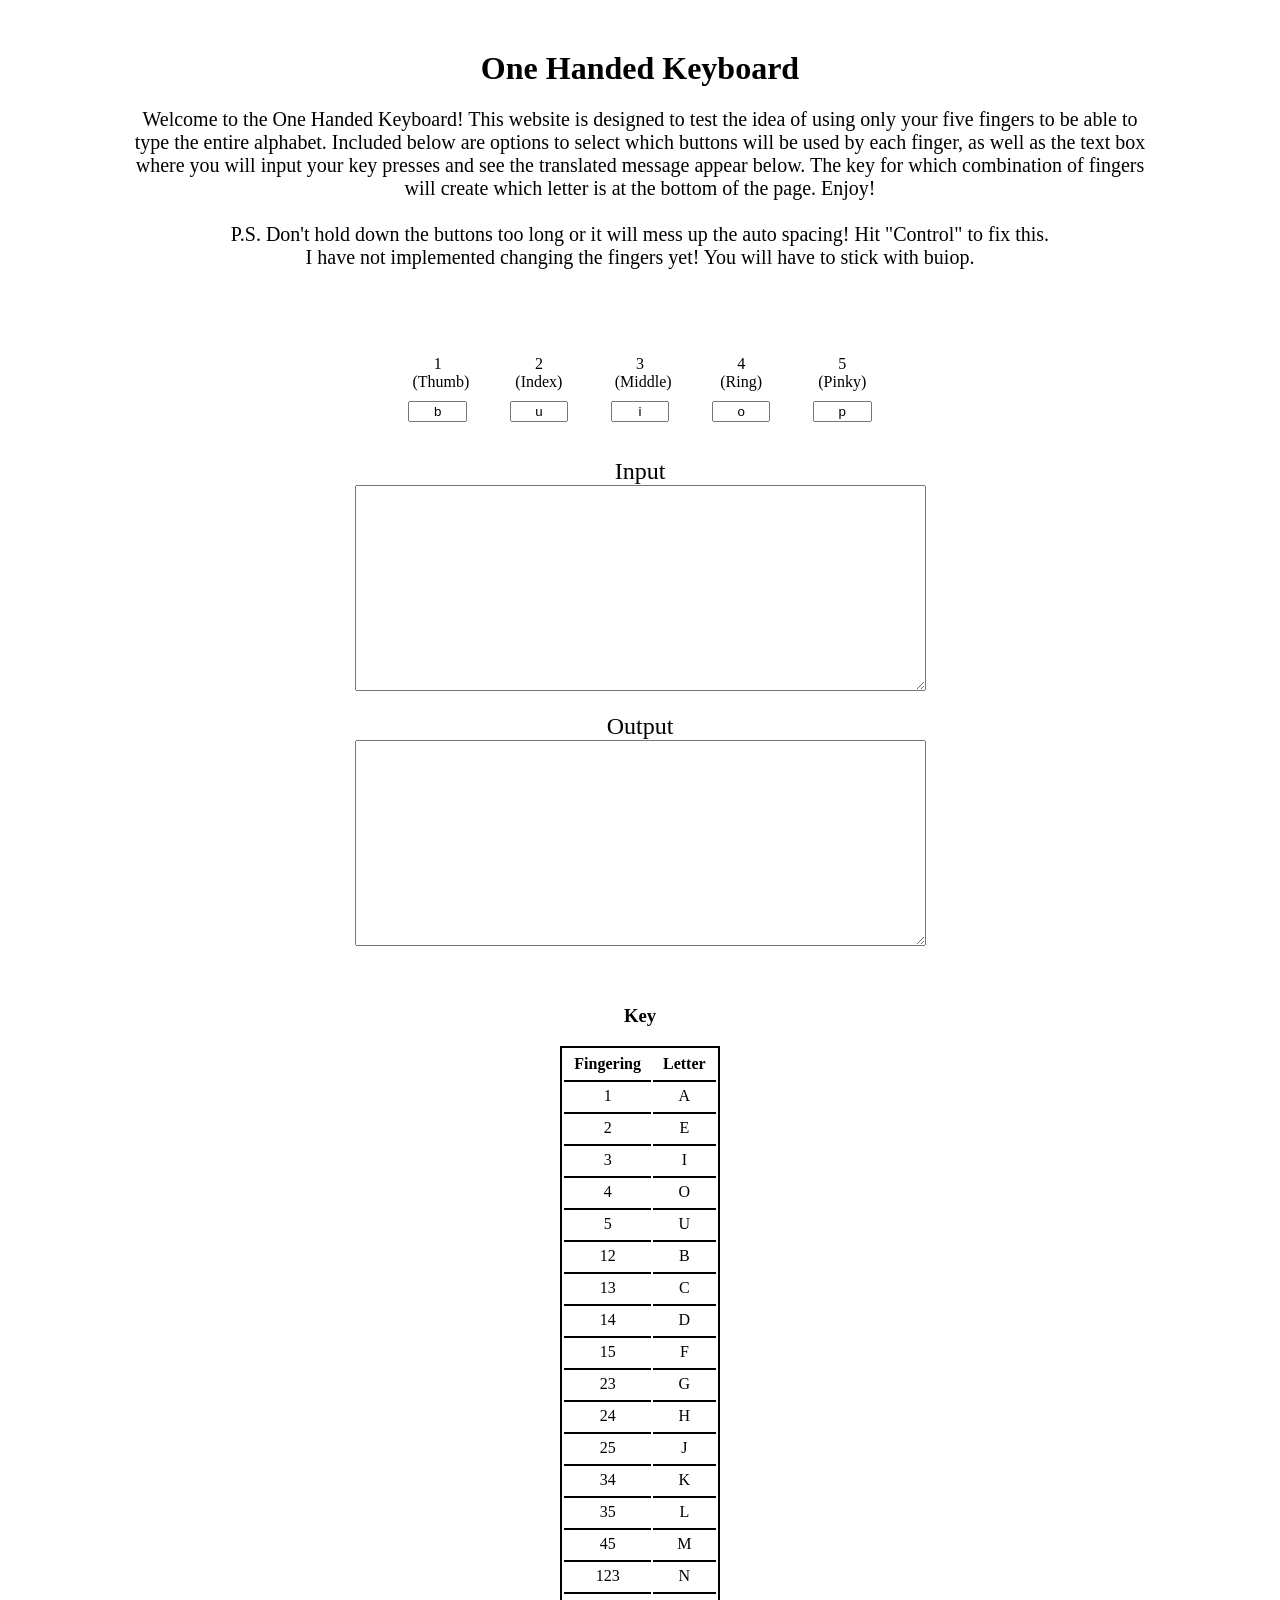
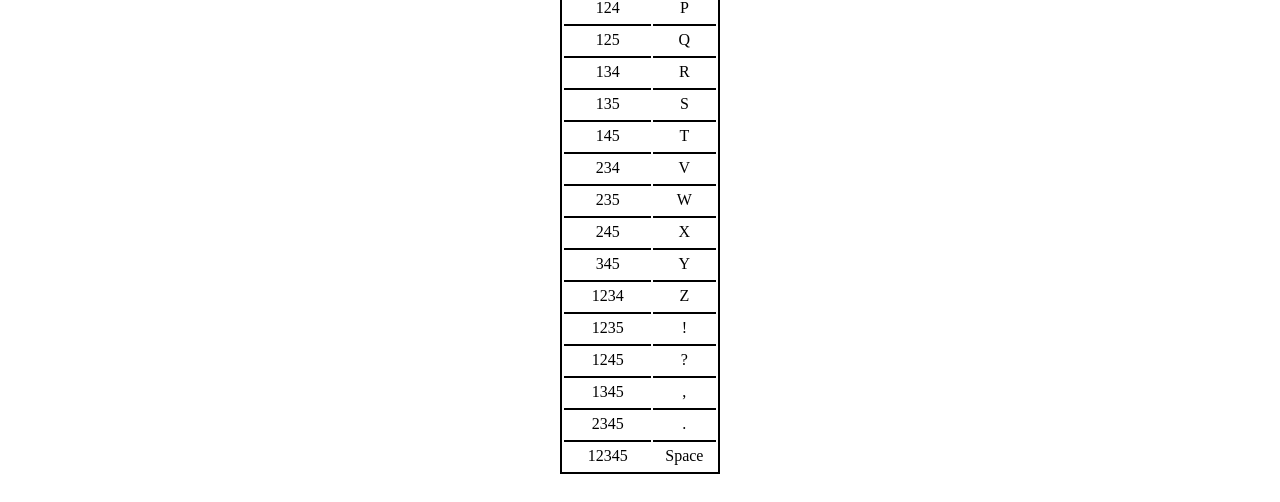
==== index.html @ 9ec836aa "First Commit Uploading my files to Github" ====
<!DOCTYPE html>
<html lang="en">
<head>
    <meta charset="UTF-8">
    <meta http-equiv="X-UA-Compatible" content="IE=edge">
    <meta name="viewport" content="width=device-width, initial-scale=1.0">
    <title>One Handed Keyboard</title>
    <link rel="stylesheet" href="styles/main.css">
</head>
<body>
    <h1>One Handed Keyboard</h1>
    <p class="text">
        Welcome to the One Handed Keyboard! This website is designed to test the idea of using only your five fingers
        to be able to type the entire alphabet. Included below are options to select which buttons will be used by each finger,
        as well as the text box where you will input your key presses and see the translated message appear below. The key for
        which combination of fingers will create which letter is at the bottom of the page. Enjoy!
        <br><br>
        P.S. Don't hold down the buttons too long or it will mess up the auto spacing! Hit "Control" to fix this. <br>
        I have not implemented changing the fingers yet! You will have to stick with buiop.
    </p>

    <br><br>

    <div id="fingering">
        <label for="finger-1">1<br>(Thumb)</label>
        <input type="text" id="finger-1" value="b">
        
        <label for="finger-2">2<br>(Index)</label>
        <input type="text" id="finger-2" value="u">
        
        <label for="finger-3">3<br>(Middle)</label>
        <input type="text" id="finger-3" value="i">
        
        <label for="finger-4">4<br>(Ring)</label>
        <input type="text" id="finger-4" value="o">
        
        <label for="finger-5">5<br>(Pinky)</label>
        <input type="text" id="finger-5" value="p">
    </div>

    <br>
    <br>


    <label class="label-font" for="ohk-input">Input</label>
    <br>

    <textarea name="ohk-input" id="input" cols="50" rows="10"></textarea>
    <br>
    <br>

    <label class="label-font" for="ohk-output">Output</label>
    <br>

    <textarea name="oohk-output" id="output" cols="50" rows="10"></textarea>
    <br>
    <br>
    <br>

    <h3>Key</h3>
    <table class="center">
        <tr>
            <th id="col1">Fingering</th>
            <th id="col2">Letter</th>
        </tr>
        <tr>
            <td>1</td>
            <td>A</td>
        </tr>
        <tr>
            <td>2</td>
            <td>E</td>
        </tr>
        <tr>
            <td>3</td>
            <td>I</td>
        </tr>
        <tr>
            <td>4</td>
            <td>O</td>
        </tr>
        <tr>
            <td>5</td>
            <td>U</td>
        </tr>
        <tr>
            <td>12</td>
            <td>B</td>
        </tr>
        <tr>
            <td>13</td>
            <td>C</td>
        </tr>
        <tr>
            <td>14</td>
            <td>D</td>
        </tr>
        <tr>
            <td>15</td>
            <td>F</td>
        </tr>
        <tr>
            <td>23</td>
            <td>G</td>
        </tr>
        <tr>
            <td>24</td>
            <td>H</td>
        </tr>
        <tr>
            <td>25</td>
            <td>J</td>
        </tr>
        <tr>
            <td>34</td>
            <td>K</td>
        </tr>
        <tr>
            <td>35</td>
            <td>L</td>
        </tr>
        <tr>
            <td>45</td>
            <td>M</td>
        </tr>
        <tr>
            <td>123</td>
            <td>N</td>
        </tr>
        <tr>
            <td>124</td>
            <td>P</td>
        </tr>
        <tr>
            <td>125</td>
            <td>Q</td>
        </tr>
        <tr>
            <td>134</td>
            <td>R</td>
        </tr>
        <tr>
            <td>135</td>
            <td>S</td>
        </tr>
        <tr>
            <td>145</td>
            <td>T</td>
        </tr>
        <tr>
            <td>234</td>
            <td>V</td>
        </tr>
        <tr>
            <td>235</td>
            <td>W</td>
        </tr>
        <tr>
            <td>245</td>
            <td>X</td>
        </tr>
        <tr>
            <td>345</td>
            <td>Y</td>
        </tr>
        <tr>
            <td>1234</td>
            <td>Z</td>
        </tr>
        <tr>
            <td>1235</td>
            <td>!</td>
        </tr>
        <tr>
            <td>1245</td>
            <td>?</td>
        </tr>
        <tr>
            <td>1345</td>
            <td>,</td>
        </tr>
        <tr>
            <td>2345</td>
            <td>.</td>
        </tr>
        <tr>
            <td>12345</td>
            <td>Space</td>
        </tr>
    </table>
    



    <script src="./scripts/main.js"></script>
</body>
</html>
---- styles/main.css ----
body {
    text-align: center;
}

.label-font {
    font-size: 24px;
}

#input, #output {
    font-size: 18px;
}

table, td {
    margin-left: auto;
    margin-right: auto;
    border-top: 2px solid black;
}

table {
    border: 2px solid black;
}

td, th {
    padding: 5px 10px;
}

.text {
    font-size: 20px;
    margin: 10px 10% 50px 10%;
}

h1 {
    margin-top: 50px;
}

#fingering {
    text-align: center;
    display: grid;
    grid-template-columns: 1fr 1fr 1fr 1fr 1fr;
    margin: auto 30% auto 30%;
}

#fingering label {
    text-align: inherit;
    grid-row: 1/2;
    width: 50%;
    padding-bottom: 10px;
    margin-left: auto;
    margin-right: auto;
}
#fingering input {
    text-align: inherit;
    grid-row: 2/3;
    width: 50%;
    margin-left: auto;
    margin-right: auto;
}
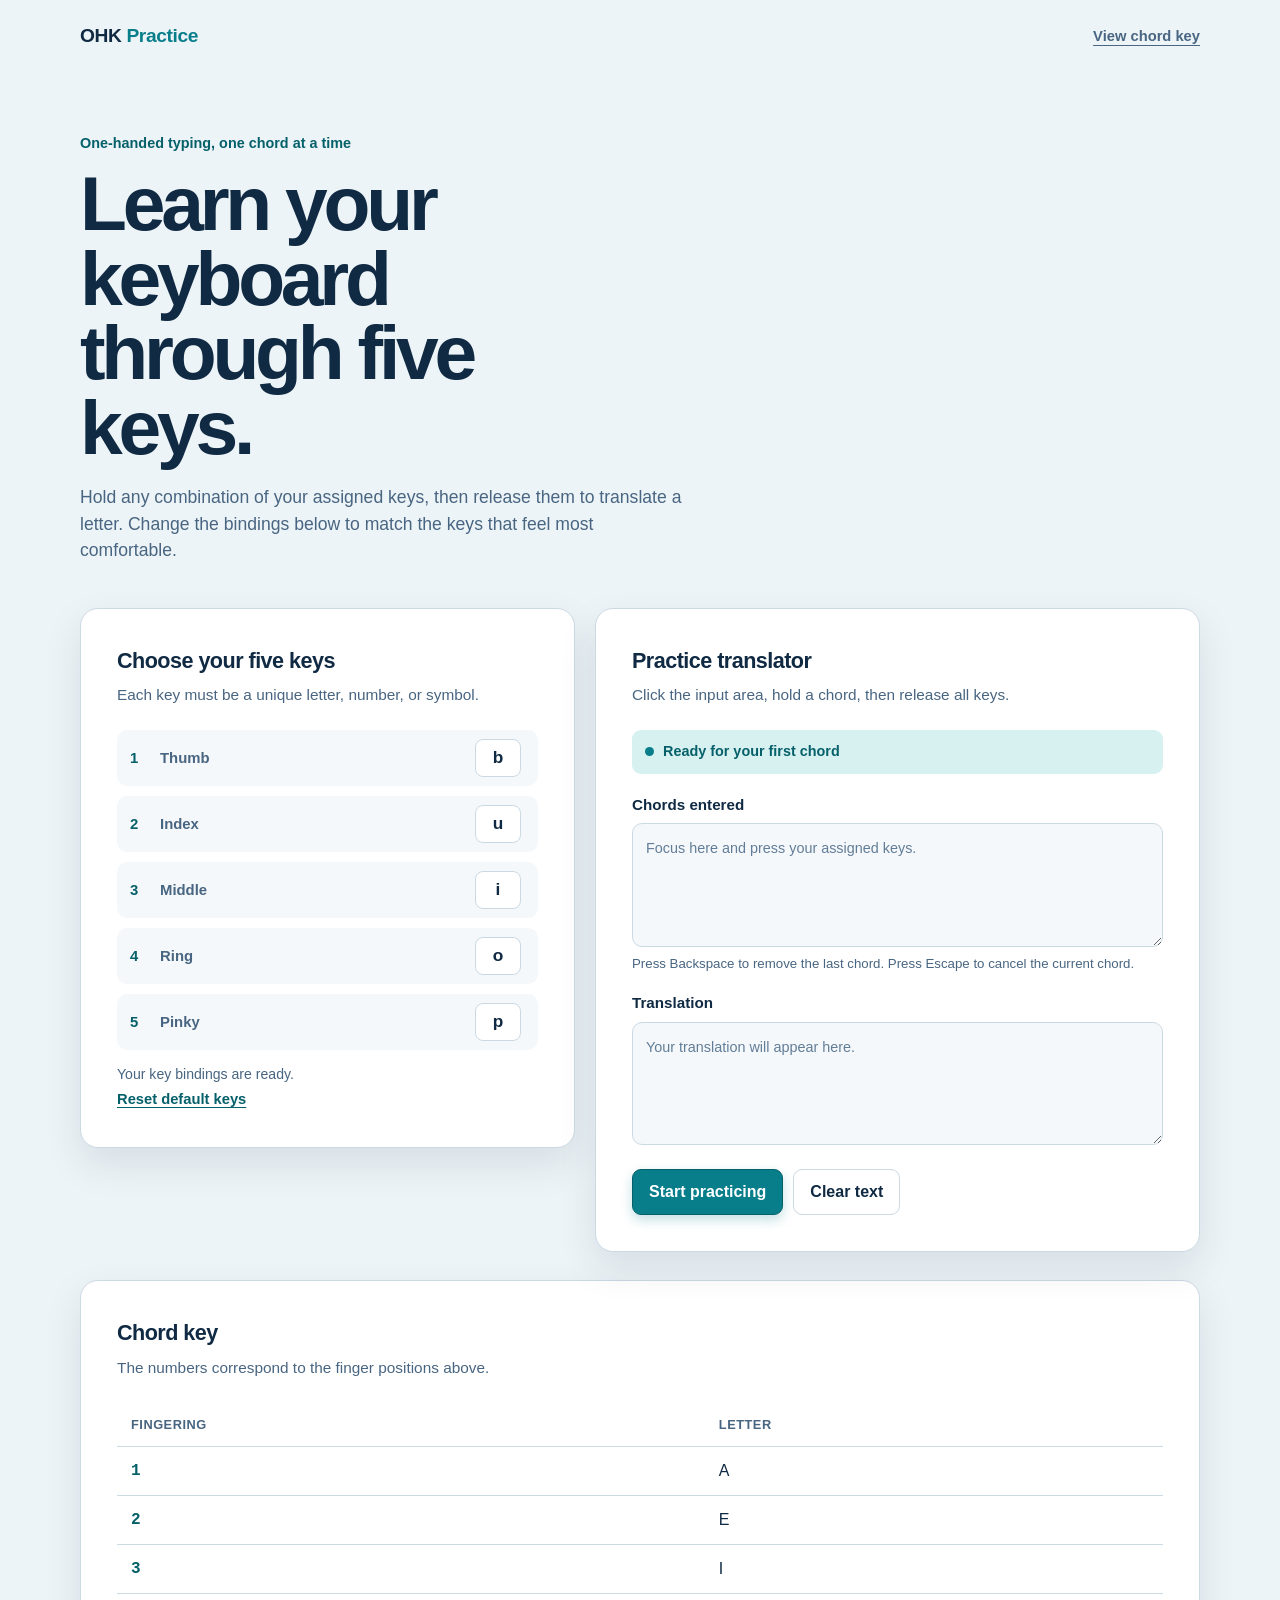
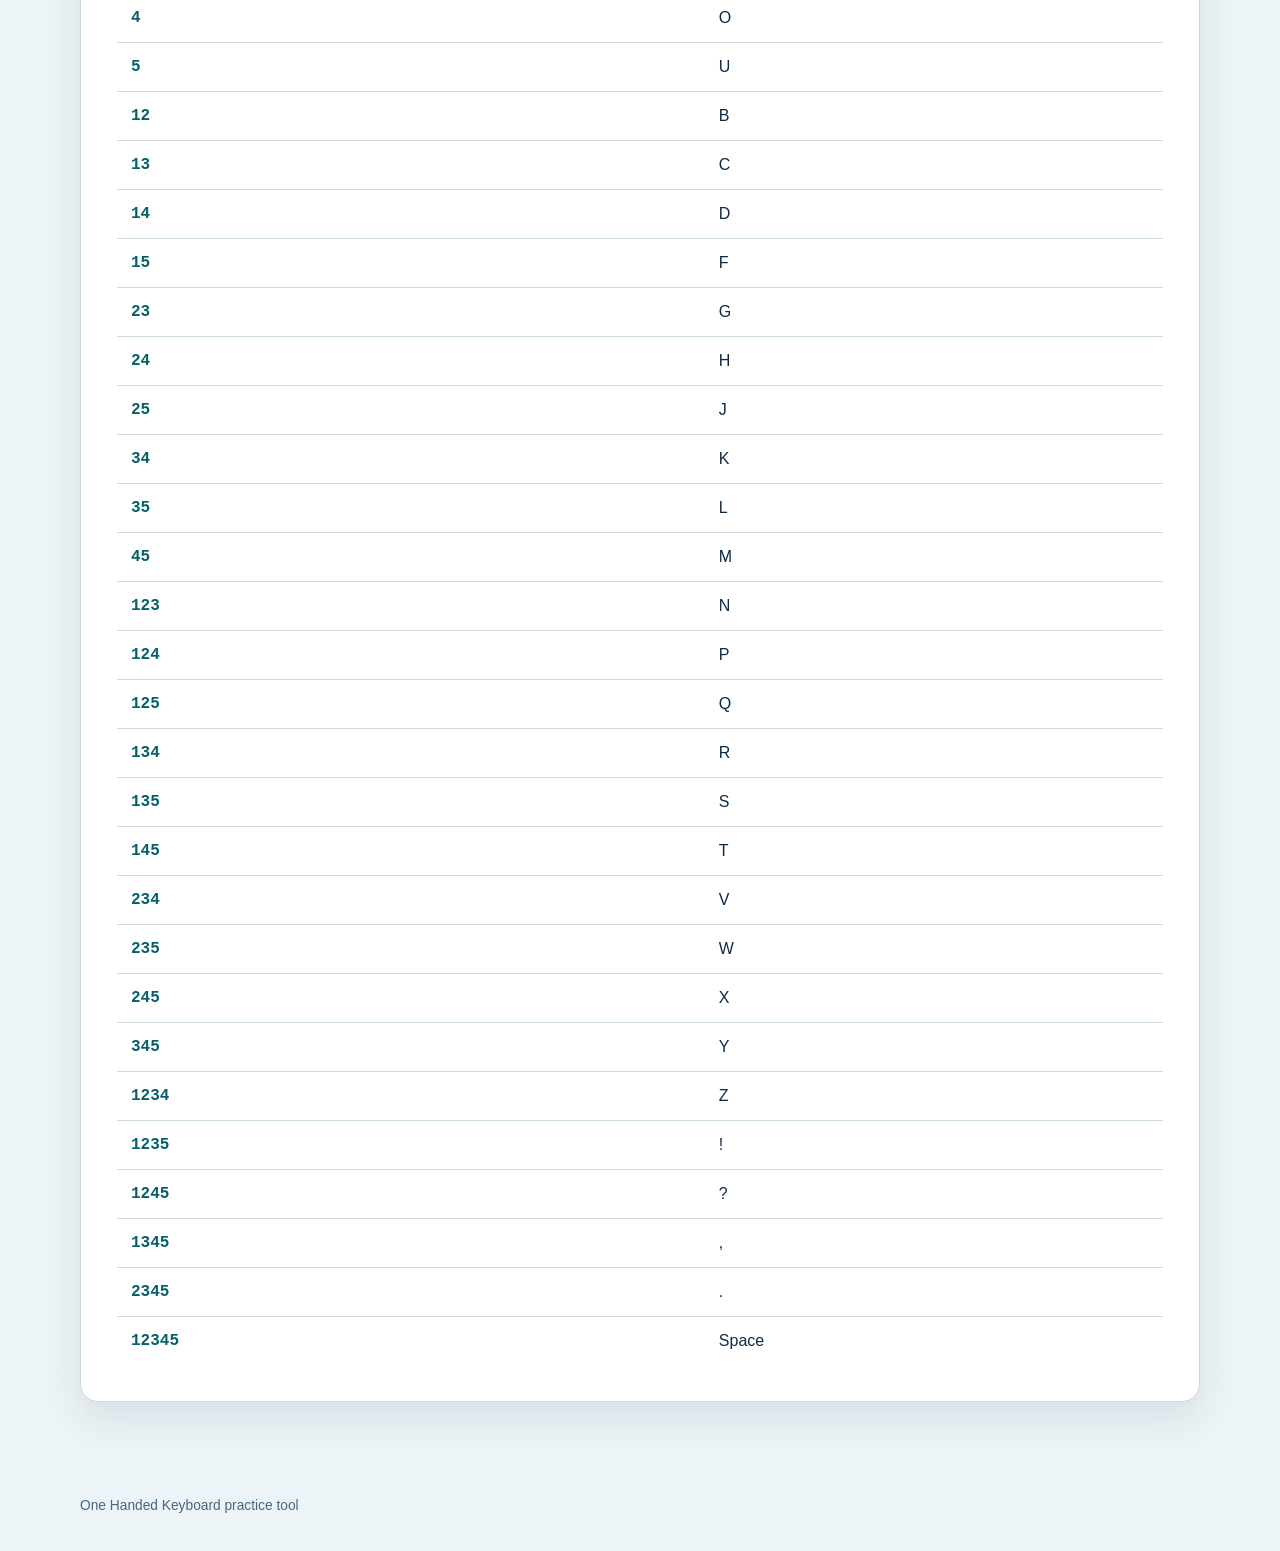
==== commit c2736f23: "Improve one-handed keyboard experience Co-authored-by: Copilot App <223556219+Copilot@users.noreply." ====
--- a/index.html
+++ b/index.html
@@ -2,196 +2,125 @@
 <html lang="en">
 <head>
     <meta charset="UTF-8">
-    <meta http-equiv="X-UA-Compatible" content="IE=edge">
     <meta name="viewport" content="width=device-width, initial-scale=1.0">
+    <meta name="description" content="A practice tool for a five-finger one-handed keyboard.">
     <title>One Handed Keyboard</title>
     <link rel="stylesheet" href="styles/main.css">
 </head>
 <body>
-    <h1>One Handed Keyboard</h1>
-    <p class="text">
-        Welcome to the One Handed Keyboard! This website is designed to test the idea of using only your five fingers
-        to be able to type the entire alphabet. Included below are options to select which buttons will be used by each finger,
-        as well as the text box where you will input your key presses and see the translated message appear below. The key for
-        which combination of fingers will create which letter is at the bottom of the page. Enjoy!
-        <br><br>
-        P.S. Don't hold down the buttons too long or it will mess up the auto spacing! Hit "Control" to fix this. <br>
-        I have not implemented changing the fingers yet! You will have to stick with buiop.
-    </p>
+    <!--
+    THESIS: Make five-key chord typing feel calm, visible, and dependable rather than mysterious.
+    OWN-WORLD: An ink-blue workspace with paper-white fields, teal signals, and softly squared controls.
+    STORY: Configure five comfortable keys, focus the practice area, hold a chord, and read its translation.
+    FIRST VIEWPORT: A compact introduction leads directly into the key setup and live translator on a two-column desktop layout.
+    FORM: An accessibility-first practice console with plain-language guidance and live feedback.
+    -->
+    <header class="site-header">
+        <a class="brand" href="#translator">OHK <span>Practice</span></a>
+        <a class="header-link" href="#key">View chord key</a>
+    </header>
 
-    <br><br>
+    <main>
+        <section class="intro" aria-labelledby="page-title">
+            <p class="intro-mark">One-handed typing, one chord at a time</p>
+            <h1 id="page-title">Learn your keyboard through five keys.</h1>
+            <p class="intro-copy">
+                Hold any combination of your assigned keys, then release them to translate a letter.
+                Change the bindings below to match the keys that feel most comfortable.
+            </p>
+        </section>
 
-    <div id="fingering">
-        <label for="finger-1">1<br>(Thumb)</label>
-        <input type="text" id="finger-1" value="b">
-        
-        <label for="finger-2">2<br>(Index)</label>
-        <input type="text" id="finger-2" value="u">
-        
-        <label for="finger-3">3<br>(Middle)</label>
-        <input type="text" id="finger-3" value="i">
-        
-        <label for="finger-4">4<br>(Ring)</label>
-        <input type="text" id="finger-4" value="o">
-        
-        <label for="finger-5">5<br>(Pinky)</label>
-        <input type="text" id="finger-5" value="p">
-    </div>
+        <section class="workspace" aria-label="One Handed Keyboard practice workspace">
+            <section class="setup-panel" aria-labelledby="setup-title">
+                <div class="section-heading">
+                    <h2 id="setup-title">Choose your five keys</h2>
+                    <p>Each key must be a unique letter, number, or symbol.</p>
+                </div>
 
-    <br>
-    <br>
+                <div class="bindings" id="bindings">
+                    <label class="binding" for="finger-1">
+                        <span class="finger-number">1</span>
+                        <span>Thumb</span>
+                        <input type="text" id="finger-1" value="b" maxlength="1" autocomplete="off" spellcheck="false">
+                    </label>
+                    <label class="binding" for="finger-2">
+                        <span class="finger-number">2</span>
+                        <span>Index</span>
+                        <input type="text" id="finger-2" value="u" maxlength="1" autocomplete="off" spellcheck="false">
+                    </label>
+                    <label class="binding" for="finger-3">
+                        <span class="finger-number">3</span>
+                        <span>Middle</span>
+                        <input type="text" id="finger-3" value="i" maxlength="1" autocomplete="off" spellcheck="false">
+                    </label>
+                    <label class="binding" for="finger-4">
+                        <span class="finger-number">4</span>
+                        <span>Ring</span>
+                        <input type="text" id="finger-4" value="o" maxlength="1" autocomplete="off" spellcheck="false">
+                    </label>
+                    <label class="binding" for="finger-5">
+                        <span class="finger-number">5</span>
+                        <span>Pinky</span>
+                        <input type="text" id="finger-5" value="p" maxlength="1" autocomplete="off" spellcheck="false">
+                    </label>
+                </div>
 
+                <p class="validation-message" id="binding-message" role="status" aria-live="polite"></p>
+                <button class="text-button" type="button" id="reset-bindings">Reset default keys</button>
+            </section>
 
-    <label class="label-font" for="ohk-input">Input</label>
-    <br>
+            <section class="translator-panel" id="translator" aria-labelledby="translator-title">
+                <div class="section-heading">
+                    <h2 id="translator-title">Practice translator</h2>
+                    <p>Click the input area, hold a chord, then release all keys.</p>
+                </div>
 
-    <textarea name="ohk-input" id="input" cols="50" rows="10"></textarea>
-    <br>
-    <br>
+                <div class="capture-status" id="capture-status" aria-live="polite">
+                    <span class="status-dot" aria-hidden="true"></span>
+                    <span id="status-text">Ready for your first chord</span>
+                </div>
 
-    <label class="label-font" for="ohk-output">Output</label>
-    <br>
+                <div class="field-group">
+                    <label for="input">Chords entered</label>
+                    <textarea id="input" rows="4" readonly aria-describedby="capture-help" placeholder="Focus here and press your assigned keys."></textarea>
+                    <p class="field-help" id="capture-help">Press Backspace to remove the last chord. Press Escape to cancel the current chord.</p>
+                </div>
 
-    <textarea name="oohk-output" id="output" cols="50" rows="10"></textarea>
-    <br>
-    <br>
-    <br>
+                <div class="field-group">
+                    <label for="output">Translation</label>
+                    <textarea id="output" rows="4" readonly placeholder="Your translation will appear here."></textarea>
+                </div>
 
-    <h3>Key</h3>
-    <table class="center">
-        <tr>
-            <th id="col1">Fingering</th>
-            <th id="col2">Letter</th>
-        </tr>
-        <tr>
-            <td>1</td>
-            <td>A</td>
-        </tr>
-        <tr>
-            <td>2</td>
-            <td>E</td>
-        </tr>
-        <tr>
-            <td>3</td>
-            <td>I</td>
-        </tr>
-        <tr>
-            <td>4</td>
-            <td>O</td>
-        </tr>
-        <tr>
-            <td>5</td>
-            <td>U</td>
-        </tr>
-        <tr>
-            <td>12</td>
-            <td>B</td>
-        </tr>
-        <tr>
-            <td>13</td>
-            <td>C</td>
-        </tr>
-        <tr>
-            <td>14</td>
-            <td>D</td>
-        </tr>
-        <tr>
-            <td>15</td>
-            <td>F</td>
-        </tr>
-        <tr>
-            <td>23</td>
-            <td>G</td>
-        </tr>
-        <tr>
-            <td>24</td>
-            <td>H</td>
-        </tr>
-        <tr>
-            <td>25</td>
-            <td>J</td>
-        </tr>
-        <tr>
-            <td>34</td>
-            <td>K</td>
-        </tr>
-        <tr>
-            <td>35</td>
-            <td>L</td>
-        </tr>
-        <tr>
-            <td>45</td>
-            <td>M</td>
-        </tr>
-        <tr>
-            <td>123</td>
-            <td>N</td>
-        </tr>
-        <tr>
-            <td>124</td>
-            <td>P</td>
-        </tr>
-        <tr>
-            <td>125</td>
-            <td>Q</td>
-        </tr>
-        <tr>
-            <td>134</td>
-            <td>R</td>
-        </tr>
-        <tr>
-            <td>135</td>
-            <td>S</td>
-        </tr>
-        <tr>
-            <td>145</td>
-            <td>T</td>
-        </tr>
-        <tr>
-            <td>234</td>
-            <td>V</td>
-        </tr>
-        <tr>
-            <td>235</td>
-            <td>W</td>
-        </tr>
-        <tr>
-            <td>245</td>
-            <td>X</td>
-        </tr>
-        <tr>
-            <td>345</td>
-            <td>Y</td>
-        </tr>
-        <tr>
-            <td>1234</td>
-            <td>Z</td>
-        </tr>
-        <tr>
-            <td>1235</td>
-            <td>!</td>
-        </tr>
-        <tr>
-            <td>1245</td>
-            <td>?</td>
-        </tr>
-        <tr>
-            <td>1345</td>
-            <td>,</td>
-        </tr>
-        <tr>
-            <td>2345</td>
-            <td>.</td>
-        </tr>
-        <tr>
-            <td>12345</td>
-            <td>Space</td>
-        </tr>
-    </table>
-    
+                <div class="action-row">
+                    <button class="primary-button" type="button" id="focus-capture">Start practicing</button>
+                    <button class="secondary-button" type="button" id="clear-output">Clear text</button>
+                </div>
+            </section>
+        </section>
 
+        <section class="key-section" id="key" aria-labelledby="key-title">
+            <div class="section-heading">
+                <h2 id="key-title">Chord key</h2>
+                <p>The numbers correspond to the finger positions above.</p>
+            </div>
+            <div class="table-wrap">
+                <table>
+                    <thead>
+                        <tr>
+                            <th scope="col">Fingering</th>
+                            <th scope="col">Letter</th>
+                        </tr>
+                    </thead>
+                    <tbody id="key-table-body"></tbody>
+                </table>
+            </div>
+        </section>
+    </main>
 
+    <footer>
+        <p>One Handed Keyboard practice tool</p>
+    </footer>
 
-    <script src="./scripts/main.js"></script>
+    <script src="scripts/main.js"></script>
 </body>
 </html>
--- a/styles/main.css
+++ b/styles/main.css
@@ -1,57 +1,426 @@
+:root {
+    --ink: #102a43;
+    --ink-soft: #486581;
+    --canvas: #edf4f7;
+    --surface: #ffffff;
+    --surface-muted: #f5f8fa;
+    --line: #cbd9e3;
+    --teal: #087e8b;
+    --teal-dark: #05606a;
+    --teal-pale: #d7f0f0;
+    --danger: #b42318;
+    --shadow: 0 16px 38px rgba(16, 42, 67, 0.1);
+}
+
+* {
+    box-sizing: border-box;
+}
+
+html {
+    scroll-behavior: smooth;
+}
+
 body {
+    min-width: 320px;
+    margin: 0;
+    color: var(--ink);
+    background: var(--canvas);
+    font-family: "Segoe UI", "Helvetica Neue", Arial, sans-serif;
+    line-height: 1.5;
+}
+
+button,
+input,
+textarea {
+    font: inherit;
+}
+
+button,
+a,
+input,
+textarea {
+    -webkit-tap-highlight-color: transparent;
+}
+
+:focus-visible {
+    outline: 3px solid #f6a609;
+    outline-offset: 3px;
+}
+
+.site-header {
+    display: flex;
+    align-items: center;
+    justify-content: space-between;
+    width: min(1120px, calc(100% - 40px));
+    margin: 0 auto;
+    padding: 22px 0;
+}
+
+.brand {
+    color: var(--ink);
+    font-size: 1.2rem;
+    font-weight: 800;
+    letter-spacing: -0.02em;
+    text-decoration: none;
+}
+
+.brand span {
+    color: var(--teal);
+    font-weight: 600;
+}
+
+.header-link {
+    color: var(--ink-soft);
+    font-size: 0.92rem;
+    font-weight: 700;
+    text-underline-offset: 4px;
+}
+
+main {
+    width: min(1120px, calc(100% - 40px));
+    margin: 0 auto 72px;
+}
+
+.intro {
+    max-width: 720px;
+    margin: 60px 0 44px;
+}
+
+.intro-mark {
+    margin: 0 0 12px;
+    color: var(--teal-dark);
+    font-size: 0.9rem;
+    font-weight: 800;
+}
+
+h1,
+h2,
+p {
+    margin-top: 0;
+}
+
+h1 {
+    max-width: 12ch;
+    margin-bottom: 20px;
+    font-size: clamp(2.4rem, 6vw, 4.9rem);
+    letter-spacing: -0.055em;
+    line-height: 0.97;
+}
+
+h2 {
+    margin-bottom: 6px;
+    font-size: 1.35rem;
+    letter-spacing: -0.025em;
+}
+
+.intro-copy,
+.section-heading p {
+    color: var(--ink-soft);
+}
+
+.intro-copy {
+    max-width: 62ch;
+    margin-bottom: 0;
+    font-size: 1.1rem;
+}
+
+.workspace {
+    display: grid;
+    grid-template-columns: minmax(0, 0.9fr) minmax(0, 1.1fr);
+    gap: 20px;
+    align-items: start;
+}
+
+.setup-panel,
+.translator-panel,
+.key-section {
+    background: var(--surface);
+    border: 1px solid var(--line);
+    border-radius: 18px;
+    box-shadow: var(--shadow);
+}
+
+.setup-panel,
+.translator-panel {
+    padding: clamp(24px, 4vw, 36px);
+}
+
+.section-heading p {
+    margin-bottom: 24px;
+    font-size: 0.96rem;
+}
+
+.bindings {
+    display: grid;
+    gap: 10px;
+}
+
+.binding {
+    display: grid;
+    grid-template-columns: 30px 1fr 54px;
+    align-items: center;
+    min-height: 54px;
+    padding: 8px 8px 8px 12px;
+    background: var(--surface-muted);
+    border: 1px solid transparent;
+    border-radius: 10px;
+    color: var(--ink-soft);
+    font-size: 0.93rem;
+    font-weight: 700;
+}
+
+.binding:focus-within {
+    border-color: var(--teal);
+}
+
+.finger-number {
+    color: var(--teal-dark);
+    font-weight: 800;
+}
+
+.binding input {
+    width: 46px;
+    height: 38px;
+    border: 1px solid var(--line);
+    border-radius: 8px;
+    color: var(--ink);
+    background: var(--surface);
+    font-size: 1.08rem;
+    font-weight: 800;
     text-align: center;
 }
 
-.label-font {
-    font-size: 24px;
-}
-
-#input, #output {
-    font-size: 18px;
-}
-
-table, td {
-    margin-left: auto;
-    margin-right: auto;
-    border-top: 2px solid black;
+.binding.is-pressed {
+    border-color: var(--teal);
+    background: var(--teal-pale);
+    color: var(--teal-dark);
+}
+
+.validation-message {
+    min-height: 1.5em;
+    margin: 14px 0 2px;
+    color: var(--ink-soft);
+    font-size: 0.88rem;
+}
+
+.validation-message.is-error {
+    color: var(--danger);
+    font-weight: 700;
+}
+
+.text-button {
+    padding: 0;
+    border: 0;
+    color: var(--teal-dark);
+    background: transparent;
+    font-size: 0.92rem;
+    font-weight: 800;
+    text-decoration: underline;
+    text-underline-offset: 3px;
+    cursor: pointer;
+}
+
+.capture-status {
+    display: flex;
+    align-items: center;
+    gap: 9px;
+    margin-bottom: 20px;
+    padding: 11px 13px;
+    border-radius: 9px;
+    color: var(--teal-dark);
+    background: var(--teal-pale);
+    font-size: 0.9rem;
+    font-weight: 700;
+}
+
+.status-dot {
+    width: 9px;
+    height: 9px;
+    flex: 0 0 auto;
+    border-radius: 50%;
+    background: var(--teal);
+}
+
+.capture-status.is-active .status-dot {
+    animation: pulse 1.4s ease-out infinite;
+}
+
+.field-group + .field-group {
+    margin-top: 19px;
+}
+
+.field-group label {
+    display: block;
+    margin-bottom: 7px;
+    font-size: 0.95rem;
+    font-weight: 800;
+}
+
+textarea {
+    display: block;
+    width: 100%;
+    min-height: 92px;
+    resize: vertical;
+    padding: 13px;
+    border: 1px solid var(--line);
+    border-radius: 10px;
+    color: var(--ink);
+    background: var(--surface-muted);
+    font-family: "Cascadia Mono", Consolas, monospace;
+    font-size: 0.96rem;
+    line-height: 1.55;
+}
+
+textarea:focus {
+    border-color: var(--teal);
+    background: var(--surface);
+}
+
+textarea::placeholder {
+    color: #627d98;
+    font-family: "Segoe UI", "Helvetica Neue", Arial, sans-serif;
+    font-size: 0.9rem;
+}
+
+.field-help {
+    margin: 7px 0 0;
+    color: var(--ink-soft);
+    font-size: 0.83rem;
+}
+
+.action-row {
+    display: flex;
+    flex-wrap: wrap;
+    gap: 10px;
+    margin-top: 24px;
+}
+
+.primary-button,
+.secondary-button {
+    min-height: 44px;
+    padding: 10px 16px;
+    border-radius: 9px;
+    font-weight: 800;
+    cursor: pointer;
+}
+
+.primary-button {
+    border: 1px solid var(--teal-dark);
+    color: #ffffff;
+    background: var(--teal);
+    box-shadow: 0 5px 12px rgba(8, 126, 139, 0.24);
+}
+
+.primary-button:hover {
+    background: var(--teal-dark);
+}
+
+.secondary-button {
+    border: 1px solid var(--line);
+    color: var(--ink);
+    background: var(--surface);
+}
+
+.secondary-button:hover {
+    background: var(--surface-muted);
+}
+
+.key-section {
+    margin-top: 28px;
+    padding: clamp(24px, 4vw, 36px);
+}
+
+.table-wrap {
+    overflow-x: auto;
 }
 
 table {
-    border: 2px solid black;
-}
-
-td, th {
-    padding: 5px 10px;
-}
-
-.text {
-    font-size: 20px;
-    margin: 10px 10% 50px 10%;
-}
-
-h1 {
-    margin-top: 50px;
-}
-
-#fingering {
-    text-align: center;
-    display: grid;
-    grid-template-columns: 1fr 1fr 1fr 1fr 1fr;
-    margin: auto 30% auto 30%;
-}
-
-#fingering label {
-    text-align: inherit;
-    grid-row: 1/2;
-    width: 50%;
-    padding-bottom: 10px;
-    margin-left: auto;
-    margin-right: auto;
-}
-#fingering input {
-    text-align: inherit;
-    grid-row: 2/3;
-    width: 50%;
-    margin-left: auto;
-    margin-right: auto;
-}+    width: 100%;
+    border-collapse: collapse;
+    text-align: left;
+}
+
+th,
+td {
+    padding: 12px 14px;
+    border-bottom: 1px solid var(--line);
+}
+
+th {
+    color: var(--ink-soft);
+    font-size: 0.8rem;
+    letter-spacing: 0.04em;
+    text-transform: uppercase;
+}
+
+td:first-child {
+    color: var(--teal-dark);
+    font-family: "Cascadia Mono", Consolas, monospace;
+    font-weight: 800;
+}
+
+tbody tr:last-child td {
+    border-bottom: 0;
+}
+
+footer {
+    width: min(1120px, calc(100% - 40px));
+    margin: 0 auto;
+    padding: 22px 0 34px;
+    color: var(--ink-soft);
+    font-size: 0.86rem;
+}
+
+footer p {
+    margin: 0;
+}
+
+@keyframes pulse {
+    70% {
+        box-shadow: 0 0 0 7px rgba(8, 126, 139, 0);
+    }
+
+    100% {
+        box-shadow: 0 0 0 0 rgba(8, 126, 139, 0);
+    }
+}
+
+@media (max-width: 760px) {
+    .site-header,
+    main,
+    footer {
+        width: min(100% - 28px, 600px);
+    }
+
+    .site-header {
+        padding: 18px 0;
+    }
+
+    .intro {
+        margin: 42px 0 32px;
+    }
+
+    .workspace {
+        grid-template-columns: 1fr;
+    }
+
+    .setup-panel,
+    .translator-panel,
+    .key-section {
+        border-radius: 14px;
+    }
+
+    .header-link {
+        font-size: 0.84rem;
+    }
+}
+
+@media (max-width: 420px) {
+    .header-link {
+        display: none;
+    }
+
+    .action-row > button {
+        width: 100%;
+    }
+}
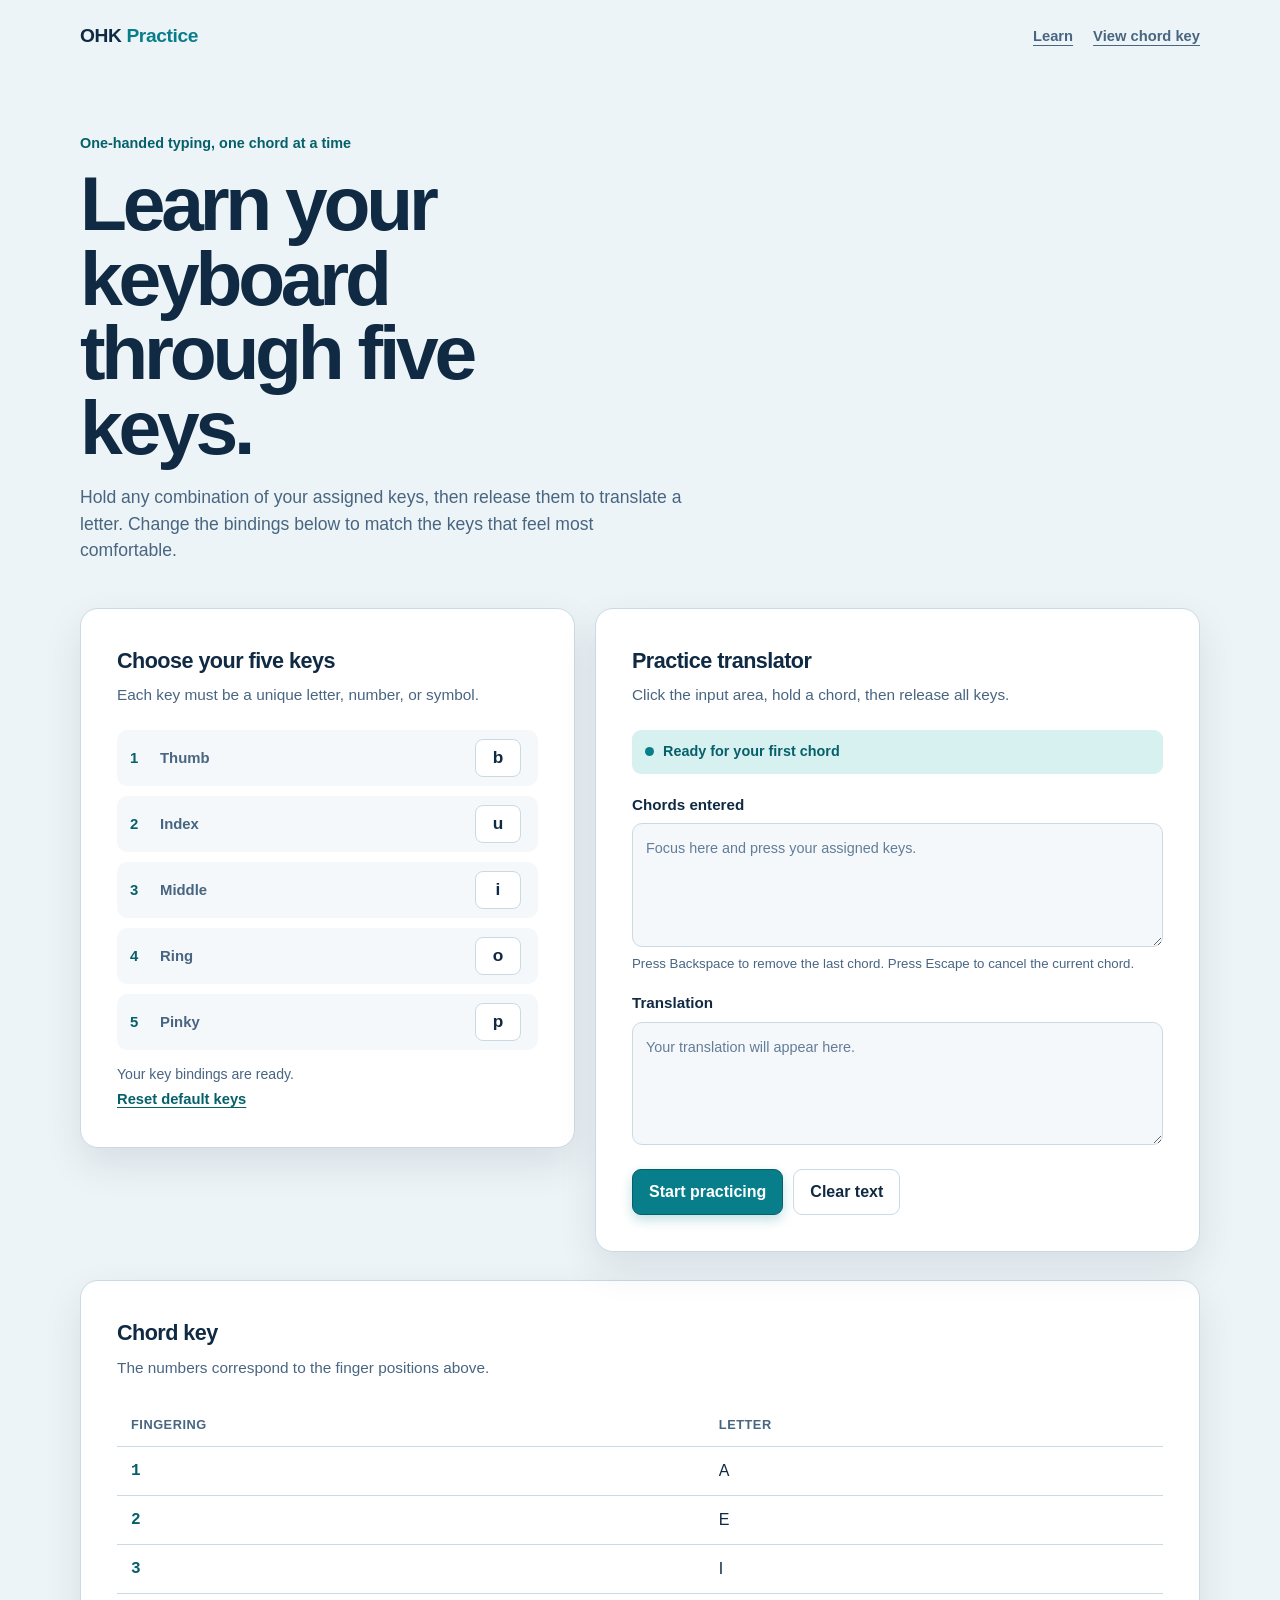
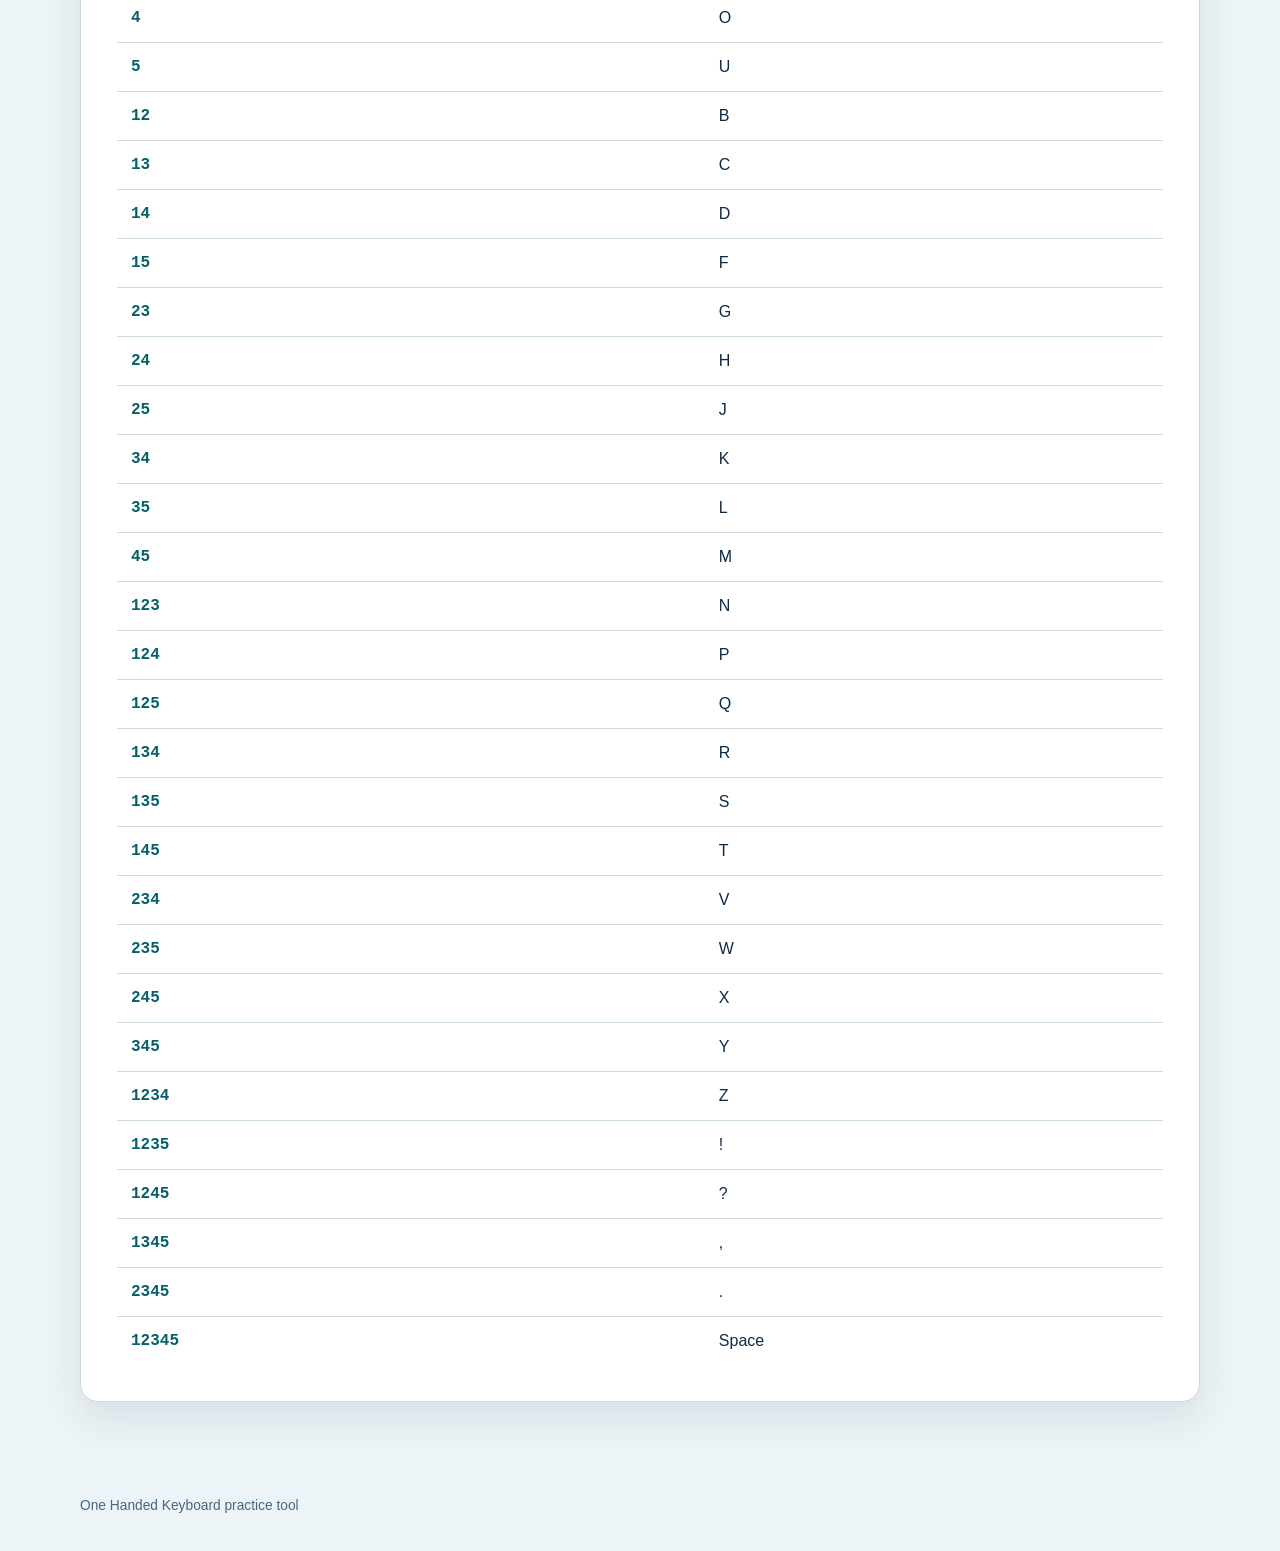
==== commit 5ec449be: "Add interactive learning page with guided chord lessons Co-authored-by: Copilot App <223556219+Copil" ====
--- a/index.html
+++ b/index.html
@@ -17,7 +17,10 @@
     -->
     <header class="site-header">
         <a class="brand" href="#translator">OHK <span>Practice</span></a>
-        <a class="header-link" href="#key">View chord key</a>
+        <nav class="header-nav" aria-label="Site">
+            <a class="header-link" href="learn.html">Learn</a>
+            <a class="header-link header-link-secondary" href="#key">View chord key</a>
+        </nav>
     </header>
 
     <main>
@@ -121,6 +124,8 @@
         <p>One Handed Keyboard practice tool</p>
     </footer>
 
+    <script src="scripts/chords.js"></script>
     <script src="scripts/main.js"></script>
 </body>
 </html>
+
--- a/styles/main.css
+++ b/styles/main.css
@@ -67,6 +67,11 @@
 .brand span {
     color: var(--teal);
     font-weight: 600;
+}
+
+.header-nav {
+    display: flex;
+    gap: 20px;
 }
 
 .header-link {
@@ -416,7 +421,7 @@
 }
 
 @media (max-width: 420px) {
-    .header-link {
+    .header-link-secondary {
         display: none;
     }
 
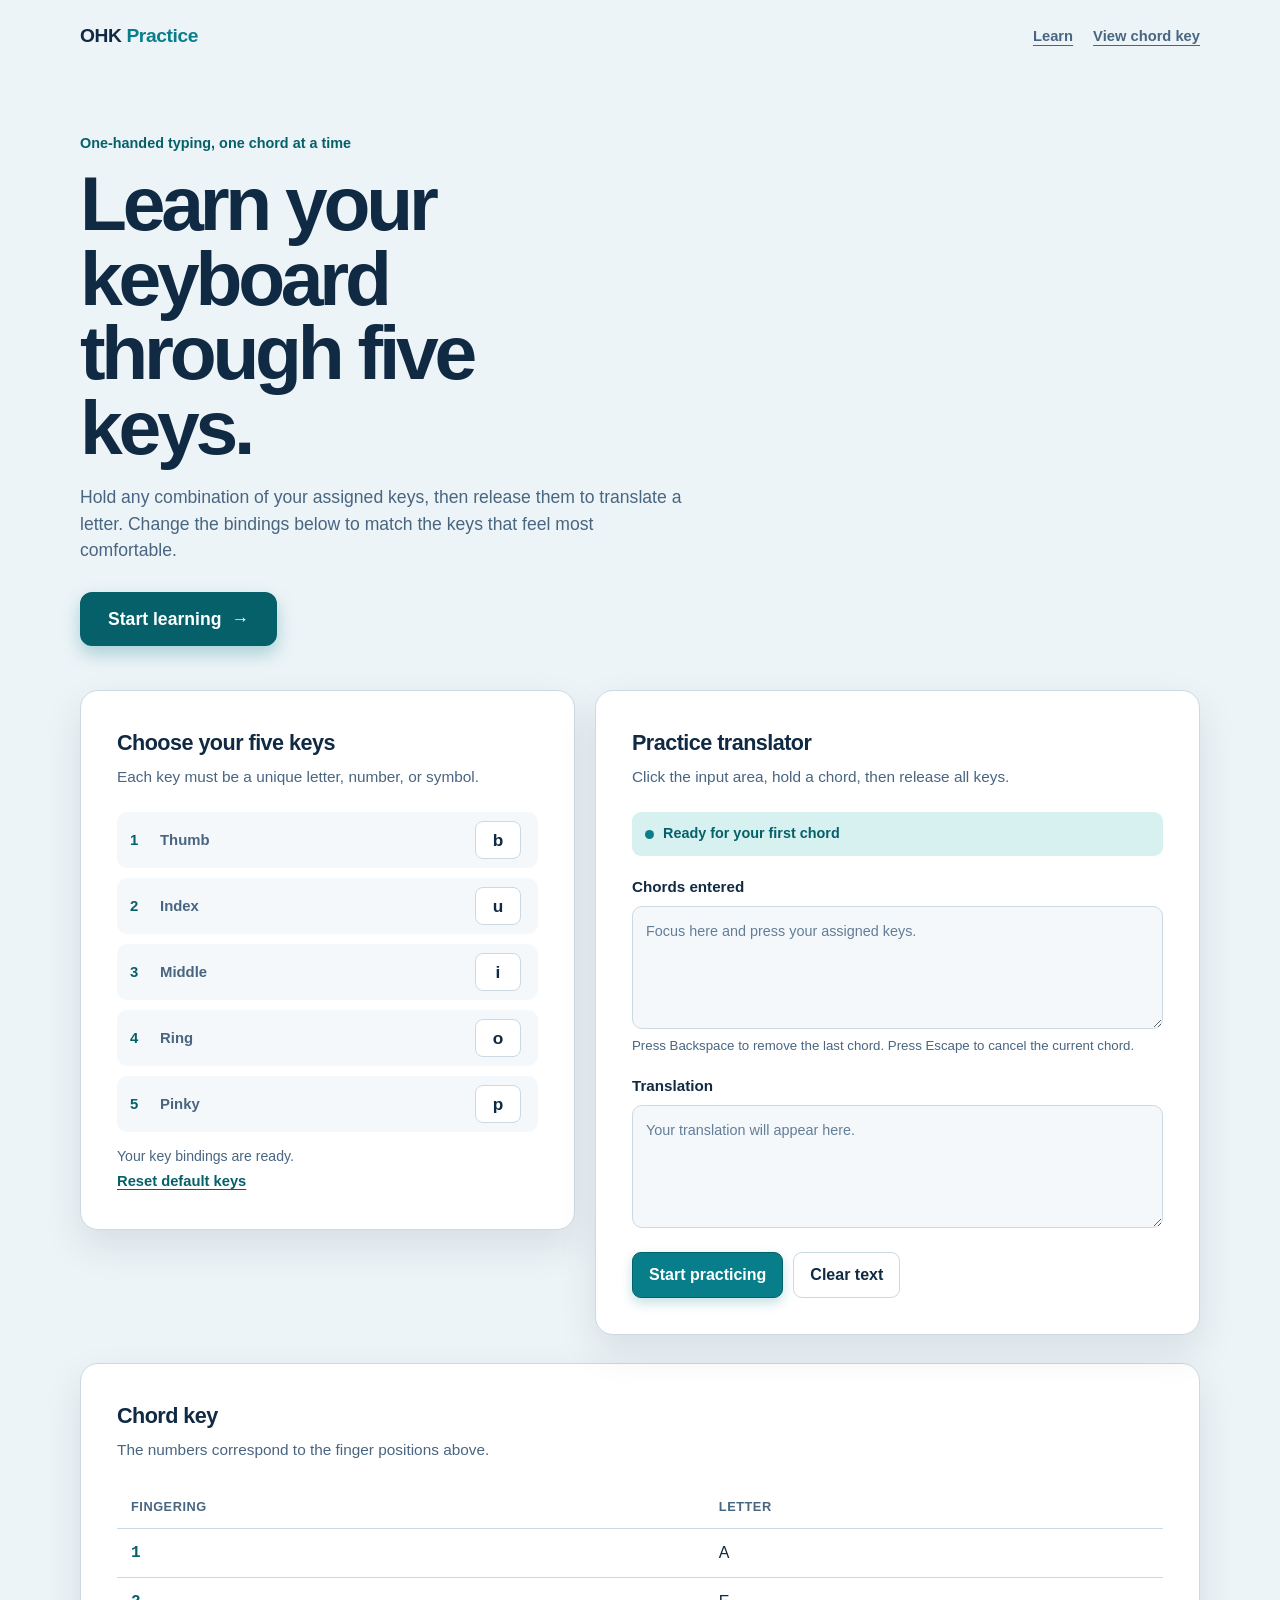
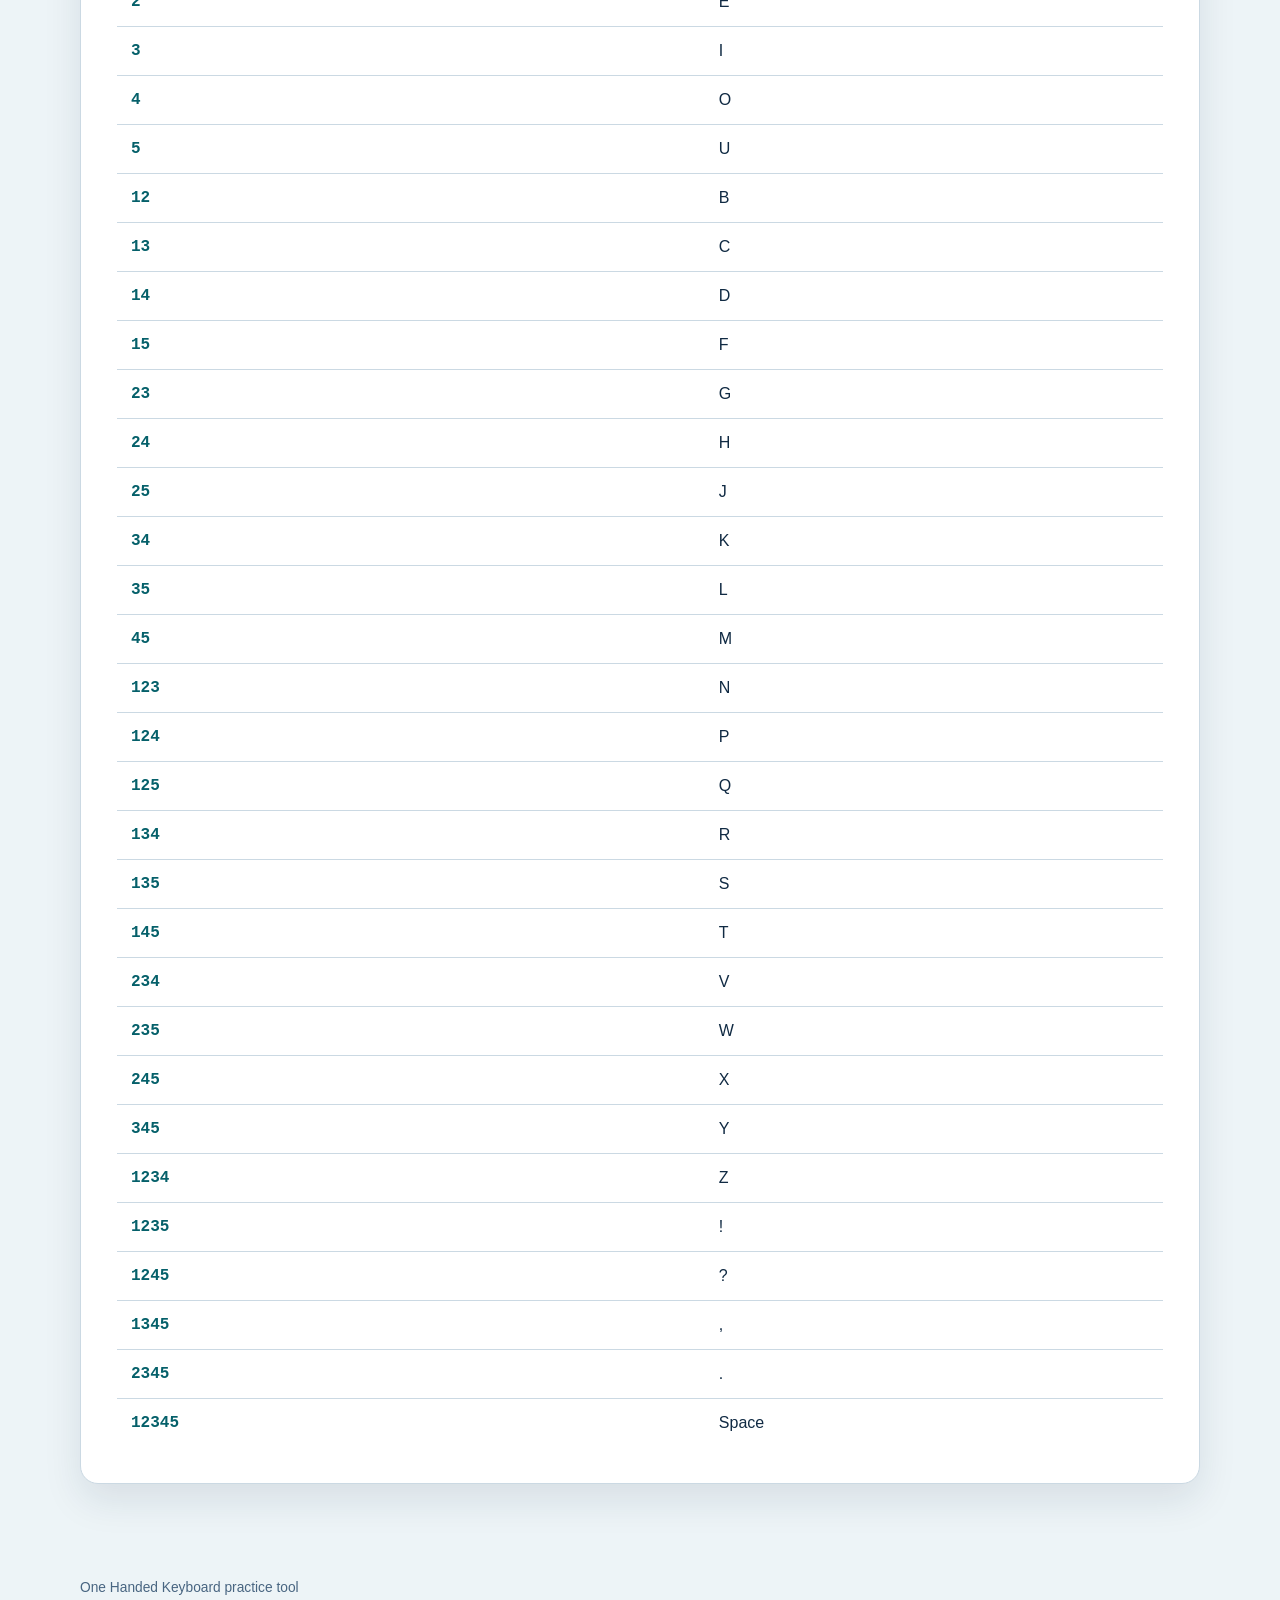
==== commit 0307c5ee: "Add prominent Start learning button to main page Co-authored-by: Copilot App <223556219+Copilot@user" ====
--- a/index.html
+++ b/index.html
@@ -31,6 +31,7 @@
                 Hold any combination of your assigned keys, then release them to translate a letter.
                 Change the bindings below to match the keys that feel most comfortable.
             </p>
+                            <a class="cta-button" href="learn.html">Start learning <span aria-hidden="true">&rarr;</span></a>
         </section>
 
         <section class="workspace" aria-label="One Handed Keyboard practice workspace">
--- a/styles/main.css
+++ b/styles/main.css
@@ -127,6 +127,41 @@
     max-width: 62ch;
     margin-bottom: 0;
     font-size: 1.1rem;
+}
+
+.cta-button {
+    display: inline-flex;
+    align-items: center;
+    gap: 10px;
+    min-height: 52px;
+    margin-top: 28px;
+    padding: 12px 26px;
+    border: 2px solid var(--teal-dark);
+    border-radius: 12px;
+    color: #ffffff;
+    background: var(--teal-dark);
+    font-size: 1.1rem;
+    font-weight: 800;
+    text-decoration: none;
+    box-shadow: 0 8px 18px rgba(8, 126, 139, 0.3);
+}
+
+.cta-button:hover {
+    background: var(--ink);
+    border-color: var(--ink);
+}
+
+.cta-button:focus-visible {
+    outline: 3px solid #f6a609;
+    outline-offset: 4px;
+}
+
+@media (max-width: 420px) {
+    .cta-button {
+        display: flex;
+        justify-content: center;
+        width: 100%;
+    }
 }
 
 .workspace {
